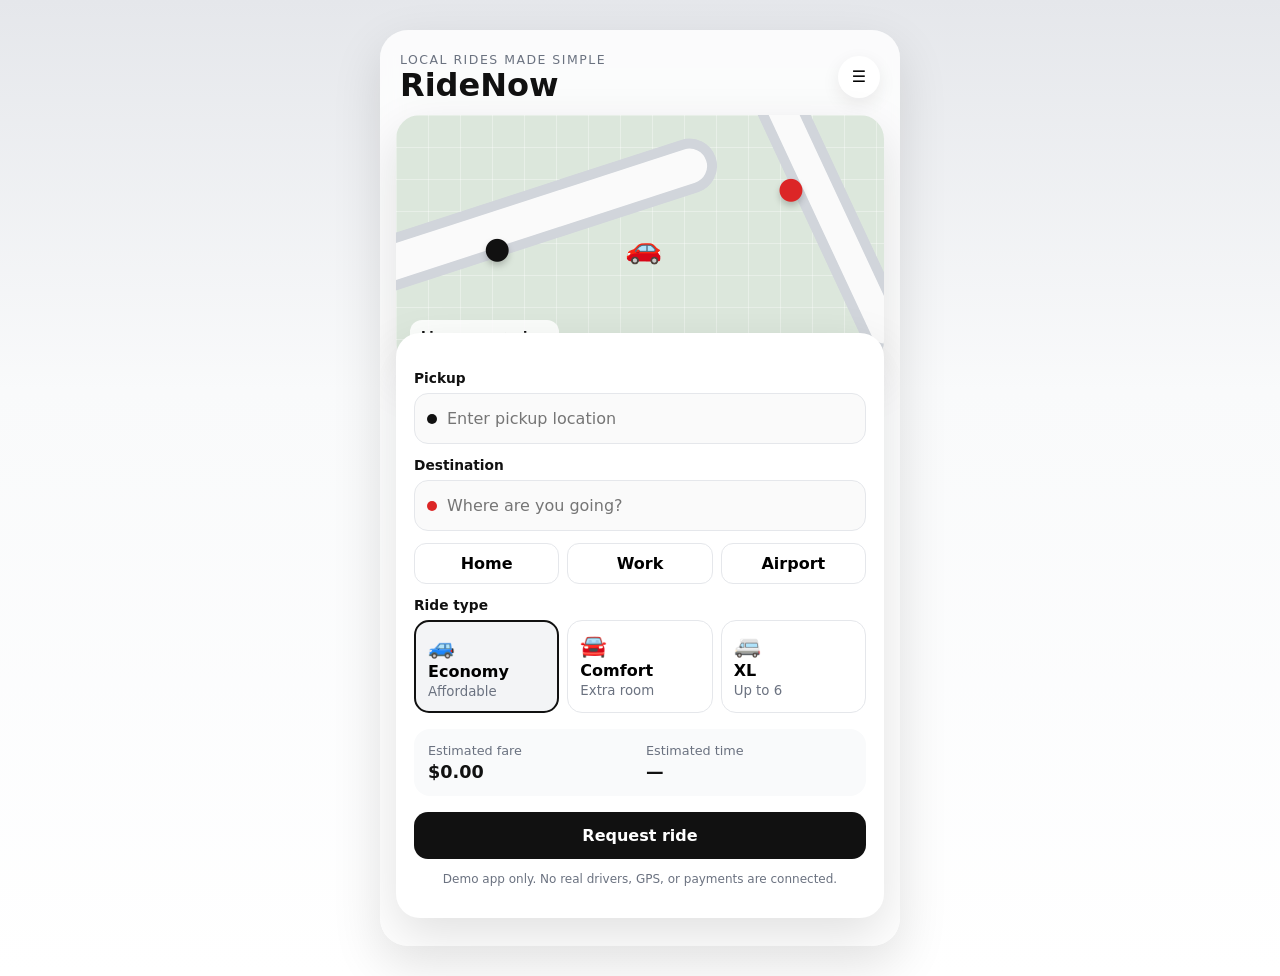
==== index.html @ 677efa89 "Add files via upload" ====
<!DOCTYPE html>
<html lang="en">
<head>
  <meta charset="UTF-8" />
  <meta name="viewport" content="width=device-width, initial-scale=1.0" />
  <meta name="theme-color" content="#111111" />
  <title>RideNow</title>
  <link rel="manifest" href="manifest.json" />
  <link rel="stylesheet" href="style.css" />
</head>
<body>
  <div class="app-shell">
    <header class="topbar">
      <div>
        <p class="eyebrow">Local rides made simple</p>
        <h1>RideNow</h1>
      </div>
      <button id="historyBtn" class="icon-btn" aria-label="Open ride history">☰</button>
    </header>

    <main>
      <section class="map-card" aria-label="Map preview">
        <div class="map-grid"></div>
        <div class="road road-one"></div>
        <div class="road road-two"></div>
        <div class="pin pickup-pin" title="Pickup">●</div>
        <div class="pin destination-pin" title="Destination">●</div>
        <div class="car" id="carMarker" aria-hidden="true">🚗</div>
        <div class="map-label">Live map preview</div>
      </section>

      <section class="panel">
        <div id="bookingView">
          <label for="pickup">Pickup</label>
          <div class="input-row">
            <span class="dot pickup-dot"></span>
            <input id="pickup" autocomplete="street-address" placeholder="Enter pickup location" />
          </div>

          <label for="destination">Destination</label>
          <div class="input-row">
            <span class="dot destination-dot"></span>
            <input id="destination" autocomplete="street-address" placeholder="Where are you going?" />
          </div>

          <div class="quick-grid">
            <button class="quick-place" data-place="Home">Home</button>
            <button class="quick-place" data-place="Work">Work</button>
            <button class="quick-place" data-place="Airport">Airport</button>
          </div>

          <label for="rideType">Ride type</label>
          <div class="ride-options" id="rideOptions">
            <button class="ride-option selected" data-type="Economy" data-base="4.5" data-mile="1.75">
              <span>🚙</span>
              <strong>Economy</strong>
              <small>Affordable</small>
            </button>
            <button class="ride-option" data-type="Comfort" data-base="7.5" data-mile="2.35">
              <span>🚘</span>
              <strong>Comfort</strong>
              <small>Extra room</small>
            </button>
            <button class="ride-option" data-type="XL" data-base="10" data-mile="3.1">
              <span>🚐</span>
              <strong>XL</strong>
              <small>Up to 6</small>
            </button>
          </div>

          <div class="estimate-card">
            <div>
              <span>Estimated fare</span>
              <strong id="fare">$0.00</strong>
            </div>
            <div>
              <span>Estimated time</span>
              <strong id="duration">—</strong>
            </div>
          </div>

          <button id="requestRideBtn" class="primary-btn">Request ride</button>
          <p class="helper">Demo app only. No real drivers, GPS, or payments are connected.</p>
        </div>

        <div id="activeRideView" class="hidden">
          <div class="status-badge" id="statusBadge">Finding a driver</div>
          <h2 id="rideTitle">Matching you with a nearby driver</h2>
          <p id="rideSubtitle">This usually takes a few seconds.</p>

          <div class="driver-card hidden" id="driverCard">
            <div class="driver-avatar">AM</div>
            <div>
              <strong id="driverName">Alex Morgan</strong>
              <p><span id="vehicle">Toyota Camry</span> · <span id="plate">8RDN204</span></p>
              <p>⭐ <span id="rating">4.9</span></p>
            </div>
            <a class="call-btn" href="tel:+15555550123">Call</a>
          </div>

          <div class="trip-route">
            <div><span class="dot pickup-dot"></span><span id="activePickup"></span></div>
            <div class="route-line"></div>
            <div><span class="dot destination-dot"></span><span id="activeDestination"></span></div>
          </div>

          <div class="estimate-card">
            <div>
              <span>Fare</span>
              <strong id="activeFare">$0.00</strong>
            </div>
            <div>
              <span>ETA</span>
              <strong id="activeEta">—</strong>
            </div>
          </div>

          <button id="advanceRideBtn" class="primary-btn hidden">Start ride</button>
          <button id="cancelRideBtn" class="secondary-btn">Cancel ride</button>
        </div>
      </section>
    </main>
  </div>

  <aside id="historyDrawer" class="drawer" aria-hidden="true">
    <div class="drawer-header">
      <h2>Ride history</h2>
      <button id="closeHistoryBtn" class="icon-btn" aria-label="Close ride history">✕</button>
    </div>
    <div id="historyList" class="history-list"></div>
    <button id="clearHistoryBtn" class="secondary-btn">Clear history</button>
  </aside>
  <div id="overlay" class="overlay hidden"></div>

  <div id="toast" class="toast hidden" role="status"></div>

  <script src="app.js"></script>
</body>
</html>
---- style.css ----
*{box-sizing:border-box}
:root{
  --bg:#f3f4f6;
  --panel:#ffffff;
  --text:#111111;
  --muted:#6b7280;
  --line:#e5e7eb;
  --accent:#111111;
  --green:#16a34a;
  --red:#dc2626;
  --shadow:0 18px 50px rgba(0,0,0,.12);
}
body{
  margin:0;
  font-family:Inter,ui-sans-serif,system-ui,-apple-system,BlinkMacSystemFont,"Segoe UI",sans-serif;
  background:linear-gradient(180deg,#e5e7eb 0,#f9fafb 40%,#fff 100%);
  color:var(--text);
  min-height:100vh;
}
button,input{font:inherit}
button{cursor:pointer}
.app-shell{max-width:520px;margin:0 auto;min-height:100vh;background:rgba(255,255,255,.82);backdrop-filter:blur(10px)}
.topbar{display:flex;align-items:center;justify-content:space-between;padding:22px 20px 14px}
.eyebrow{margin:0 0 2px;color:var(--muted);font-size:.78rem;text-transform:uppercase;letter-spacing:.12em}
h1{margin:0;font-size:2rem;line-height:1}
.icon-btn{border:0;background:#fff;width:42px;height:42px;border-radius:50%;box-shadow:0 6px 18px rgba(0,0,0,.08)}
main{padding:0 16px 28px}
.map-card{
  height:250px;border-radius:24px;overflow:hidden;position:relative;background:#dce7dc;
  box-shadow:var(--shadow);margin-bottom:-32px
}
.map-grid{
  position:absolute;inset:0;
  background-image:
    linear-gradient(rgba(255,255,255,.35) 1px,transparent 1px),
    linear-gradient(90deg,rgba(255,255,255,.35) 1px,transparent 1px);
  background-size:32px 32px
}
.road{position:absolute;background:#fafafa;border:10px solid #d1d5db;border-radius:999px}
.road-one{width:420px;height:55px;transform:rotate(-18deg);left:-90px;top:80px}
.road-two{width:380px;height:48px;transform:rotate(65deg);right:-120px;top:40px}
.pin{position:absolute;font-size:30px;filter:drop-shadow(0 4px 3px rgba(0,0,0,.2))}
.pickup-pin{left:88px;top:115px;color:#111}
.destination-pin{right:80px;top:55px;color:#dc2626}
.car{position:absolute;left:47%;top:46%;font-size:30px;transition:all 1s ease}
.map-label{position:absolute;left:14px;bottom:14px;background:rgba(255,255,255,.9);padding:8px 11px;border-radius:12px;font-size:.8rem;font-weight:700}
.panel{position:relative;background:var(--panel);border-radius:24px;padding:24px 18px 18px;box-shadow:var(--shadow)}
label{display:block;margin:13px 0 7px;font-weight:700;font-size:.86rem}
.input-row{display:flex;align-items:center;border:1px solid var(--line);border-radius:14px;padding:0 12px;background:#fafafa}
.input-row:focus-within{border-color:#111;background:#fff}
.input-row input{border:0;outline:0;background:transparent;width:100%;padding:15px 10px}
.dot{width:10px;height:10px;border-radius:50%;display:inline-block;flex:none}
.pickup-dot{background:#111}
.destination-dot{background:#dc2626}
.quick-grid{display:grid;grid-template-columns:repeat(3,1fr);gap:8px;margin-top:12px}
.quick-place{border:1px solid var(--line);background:#fff;border-radius:12px;padding:10px 8px;font-weight:700}
.ride-options{display:grid;grid-template-columns:repeat(3,1fr);gap:8px}
.ride-option{display:flex;flex-direction:column;align-items:flex-start;gap:3px;border:1px solid var(--line);background:#fff;padding:12px;border-radius:15px}
.ride-option span{font-size:1.35rem}
.ride-option small{color:var(--muted)}
.ride-option.selected{border:2px solid #111;background:#f3f4f6}
.estimate-card{display:grid;grid-template-columns:1fr 1fr;gap:12px;background:#f9fafb;border-radius:16px;padding:14px;margin:16px 0}
.estimate-card div{display:flex;flex-direction:column;gap:4px}
.estimate-card span{color:var(--muted);font-size:.8rem}
.estimate-card strong{font-size:1.1rem}
.primary-btn,.secondary-btn{width:100%;border-radius:14px;padding:14px 16px;font-weight:800}
.primary-btn{border:0;background:#111;color:#fff}
.secondary-btn{border:1px solid var(--line);background:#fff;color:#111;margin-top:10px}
.helper{text-align:center;color:var(--muted);font-size:.75rem;line-height:1.4}
.hidden{display:none!important}
.status-badge{display:inline-block;background:#fef3c7;color:#92400e;padding:7px 10px;border-radius:999px;font-size:.8rem;font-weight:800}
.driver-card{display:flex;align-items:center;gap:12px;border:1px solid var(--line);border-radius:16px;padding:14px;margin:18px 0}
.driver-avatar{width:48px;height:48px;border-radius:50%;display:grid;place-items:center;background:#111;color:#fff;font-weight:800}
.driver-card p{margin:3px 0;color:var(--muted);font-size:.84rem}
.call-btn{margin-left:auto;text-decoration:none;background:#e5e7eb;color:#111;padding:9px 12px;border-radius:12px;font-weight:700}
.trip-route{padding:4px 0 2px}
.trip-route>div{display:flex;align-items:center;gap:10px}
.route-line{width:2px;height:26px;background:var(--line);margin:3px 0 3px 4px}
.drawer{position:fixed;top:0;right:-100%;width:min(92vw,420px);height:100vh;background:#fff;z-index:20;padding:20px;transition:right .25s ease;box-shadow:-20px 0 50px rgba(0,0,0,.18)}
.drawer.open{right:0}
.drawer-header{display:flex;align-items:center;justify-content:space-between}
.history-list{display:flex;flex-direction:column;gap:10px;max-height:76vh;overflow:auto;margin:16px 0}
.history-item{border:1px solid var(--line);padding:13px;border-radius:14px}
.history-item strong{display:block;margin-bottom:4px}
.history-item p{margin:3px 0;color:var(--muted);font-size:.84rem}
.overlay{position:fixed;inset:0;background:rgba(0,0,0,.38);z-index:10}
.toast{position:fixed;left:50%;bottom:28px;transform:translateX(-50%);background:#111;color:#fff;padding:12px 16px;border-radius:12px;z-index:30;box-shadow:var(--shadow)}
@media (min-width:760px){
  body{padding:30px}
  .app-shell{border-radius:28px;min-height:auto;overflow:hidden;box-shadow:var(--shadow)}
}
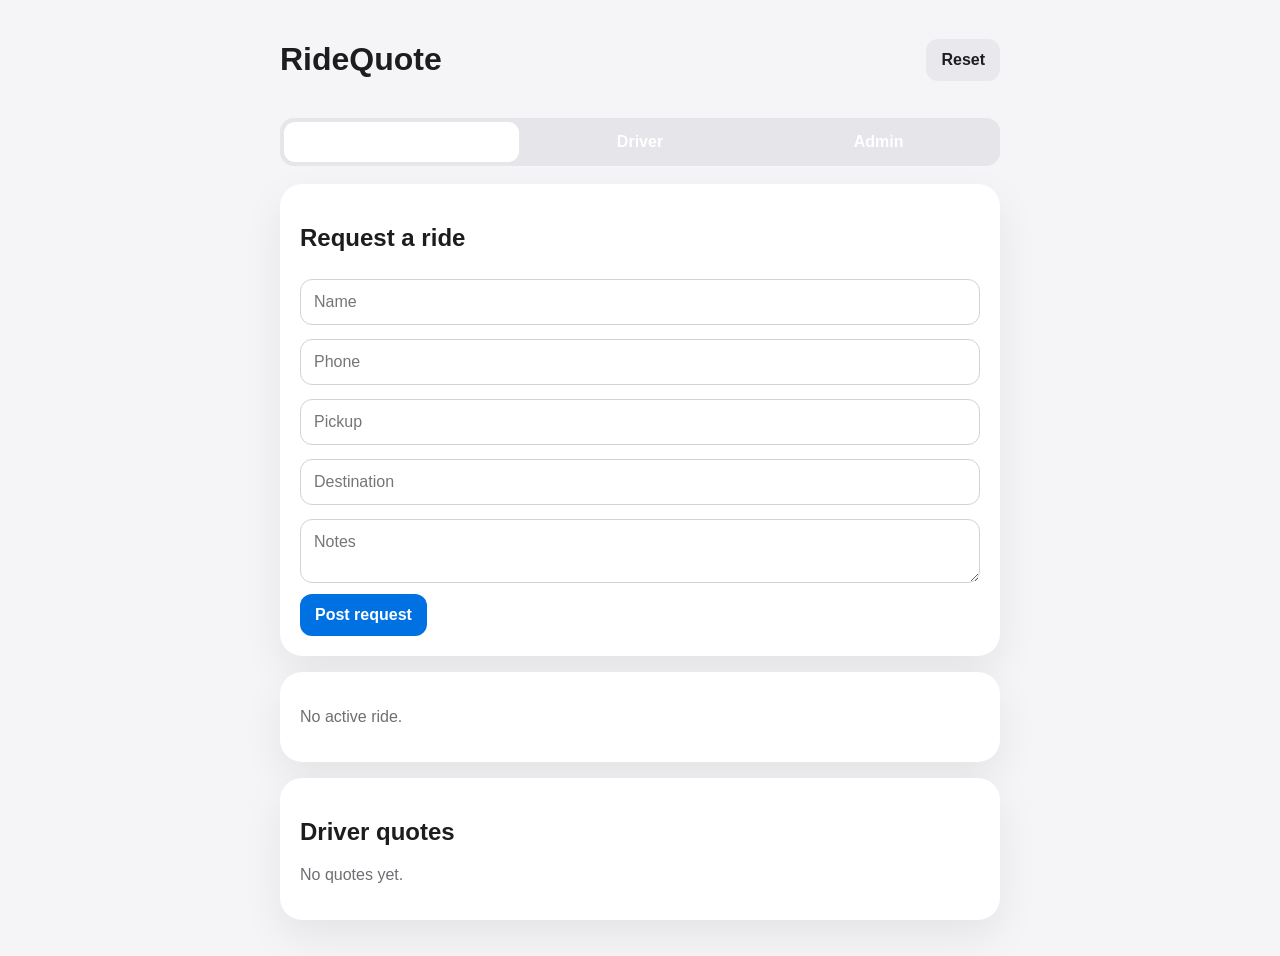
==== commit d159ecf2: "Add files via upload" ====
--- a/index.html
+++ b/index.html
@@ -1,139 +1 @@
-<!DOCTYPE html>
-<html lang="en">
-<head>
-  <meta charset="UTF-8" />
-  <meta name="viewport" content="width=device-width, initial-scale=1.0" />
-  <meta name="theme-color" content="#111111" />
-  <title>RideNow</title>
-  <link rel="manifest" href="manifest.json" />
-  <link rel="stylesheet" href="style.css" />
-</head>
-<body>
-  <div class="app-shell">
-    <header class="topbar">
-      <div>
-        <p class="eyebrow">Local rides made simple</p>
-        <h1>RideNow</h1>
-      </div>
-      <button id="historyBtn" class="icon-btn" aria-label="Open ride history">☰</button>
-    </header>
-
-    <main>
-      <section class="map-card" aria-label="Map preview">
-        <div class="map-grid"></div>
-        <div class="road road-one"></div>
-        <div class="road road-two"></div>
-        <div class="pin pickup-pin" title="Pickup">●</div>
-        <div class="pin destination-pin" title="Destination">●</div>
-        <div class="car" id="carMarker" aria-hidden="true">🚗</div>
-        <div class="map-label">Live map preview</div>
-      </section>
-
-      <section class="panel">
-        <div id="bookingView">
-          <label for="pickup">Pickup</label>
-          <div class="input-row">
-            <span class="dot pickup-dot"></span>
-            <input id="pickup" autocomplete="street-address" placeholder="Enter pickup location" />
-          </div>
-
-          <label for="destination">Destination</label>
-          <div class="input-row">
-            <span class="dot destination-dot"></span>
-            <input id="destination" autocomplete="street-address" placeholder="Where are you going?" />
-          </div>
-
-          <div class="quick-grid">
-            <button class="quick-place" data-place="Home">Home</button>
-            <button class="quick-place" data-place="Work">Work</button>
-            <button class="quick-place" data-place="Airport">Airport</button>
-          </div>
-
-          <label for="rideType">Ride type</label>
-          <div class="ride-options" id="rideOptions">
-            <button class="ride-option selected" data-type="Economy" data-base="4.5" data-mile="1.75">
-              <span>🚙</span>
-              <strong>Economy</strong>
-              <small>Affordable</small>
-            </button>
-            <button class="ride-option" data-type="Comfort" data-base="7.5" data-mile="2.35">
-              <span>🚘</span>
-              <strong>Comfort</strong>
-              <small>Extra room</small>
-            </button>
-            <button class="ride-option" data-type="XL" data-base="10" data-mile="3.1">
-              <span>🚐</span>
-              <strong>XL</strong>
-              <small>Up to 6</small>
-            </button>
-          </div>
-
-          <div class="estimate-card">
-            <div>
-              <span>Estimated fare</span>
-              <strong id="fare">$0.00</strong>
-            </div>
-            <div>
-              <span>Estimated time</span>
-              <strong id="duration">—</strong>
-            </div>
-          </div>
-
-          <button id="requestRideBtn" class="primary-btn">Request ride</button>
-          <p class="helper">Demo app only. No real drivers, GPS, or payments are connected.</p>
-        </div>
-
-        <div id="activeRideView" class="hidden">
-          <div class="status-badge" id="statusBadge">Finding a driver</div>
-          <h2 id="rideTitle">Matching you with a nearby driver</h2>
-          <p id="rideSubtitle">This usually takes a few seconds.</p>
-
-          <div class="driver-card hidden" id="driverCard">
-            <div class="driver-avatar">AM</div>
-            <div>
-              <strong id="driverName">Alex Morgan</strong>
-              <p><span id="vehicle">Toyota Camry</span> · <span id="plate">8RDN204</span></p>
-              <p>⭐ <span id="rating">4.9</span></p>
-            </div>
-            <a class="call-btn" href="tel:+15555550123">Call</a>
-          </div>
-
-          <div class="trip-route">
-            <div><span class="dot pickup-dot"></span><span id="activePickup"></span></div>
-            <div class="route-line"></div>
-            <div><span class="dot destination-dot"></span><span id="activeDestination"></span></div>
-          </div>
-
-          <div class="estimate-card">
-            <div>
-              <span>Fare</span>
-              <strong id="activeFare">$0.00</strong>
-            </div>
-            <div>
-              <span>ETA</span>
-              <strong id="activeEta">—</strong>
-            </div>
-          </div>
-
-          <button id="advanceRideBtn" class="primary-btn hidden">Start ride</button>
-          <button id="cancelRideBtn" class="secondary-btn">Cancel ride</button>
-        </div>
-      </section>
-    </main>
-  </div>
-
-  <aside id="historyDrawer" class="drawer" aria-hidden="true">
-    <div class="drawer-header">
-      <h2>Ride history</h2>
-      <button id="closeHistoryBtn" class="icon-btn" aria-label="Close ride history">✕</button>
-    </div>
-    <div id="historyList" class="history-list"></div>
-    <button id="clearHistoryBtn" class="secondary-btn">Clear history</button>
-  </aside>
-  <div id="overlay" class="overlay hidden"></div>
-
-  <div id="toast" class="toast hidden" role="status"></div>
-
-  <script src="app.js"></script>
-</body>
-</html>
+<!doctype html><html><head><meta charset="utf-8"><meta name="viewport" content="width=device-width,initial-scale=1"><title>RideQuote</title><link rel="stylesheet" href="styles.css"></head><body><div class="shell"><header><h1>RideQuote</h1><button id="reset">Reset</button></header><nav><button data-v="rider" class="active">Rider</button><button data-v="driver">Driver</button><button data-v="admin">Admin</button></nav><section id="rider" class="view active"><div class="card"><h2>Request a ride</h2><input id="rn" placeholder="Name"><input id="rp" placeholder="Phone"><input id="pu" placeholder="Pickup"><input id="ds" placeholder="Destination"><textarea id="nt" placeholder="Notes"></textarea><button id="post">Post request</button></div><div id="rideCard" class="card"></div><div class="card"><h2>Driver quotes</h2><div id="quotes"></div></div></section><section id="driver" class="view"><div class="card"><h2>Driver portal</h2><select id="driverSel"></select><div id="driverInfo"></div></div><div class="card"><div id="trip"></div><input id="amt" type="number" placeholder="Quote amount"><input id="eta" placeholder="Pickup time"><textarea id="msg" placeholder="Message"></textarea><button id="send">Send quote</button></div><div id="accepted" class="card"></div></section><section id="admin" class="view"><div class="card"><h2>Add driver</h2><input id="an" placeholder="Name"><input id="ap" placeholder="Phone"><input id="av" placeholder="Vehicle"><input id="al" placeholder="Plate"><input id="apay" placeholder="Payment"><button id="add">Add driver</button></div><div class="card"><h2>Drivers</h2><div id="drivers"></div></div><div class="card"><h2>History</h2><div id="history"></div></div></section></div><script src="app.js"></script></body></html>
--- a/styles.css
+++ b/styles.css
@@ -0,0 +1 @@
+*{box-sizing:border-box}body{margin:0;background:#f5f5f7;color:#1d1d1f;font-family:-apple-system,BlinkMacSystemFont,"Segoe UI",sans-serif}.shell{max-width:760px;margin:auto;padding:20px}header{display:flex;justify-content:space-between;align-items:center}nav{display:grid;grid-template-columns:repeat(3,1fr);gap:4px;background:#e5e5ea;padding:4px;border-radius:14px;margin:18px 0}nav button{border:0;background:transparent;padding:11px;border-radius:11px;font-weight:700}nav .active{background:#fff}.view{display:none}.view.active{display:block}.card{background:#fff;border-radius:22px;padding:20px;margin-bottom:16px;box-shadow:0 16px 40px #00000012}input,textarea,select,button{font:inherit}input,textarea,select{width:100%;padding:13px;margin:7px 0;border:1px solid #d2d2d7;border-radius:12px}button{padding:12px 15px;border:0;border-radius:12px;background:#0071e3;color:#fff;font-weight:700;cursor:pointer}header button{background:#e9e9ed;color:#1d1d1f}.quote,.driver{border:1px solid #ddd;border-radius:16px;padding:14px;margin-top:10px}.muted{color:#6e6e73}.price{font-size:1.4rem;font-weight:800}.danger{background:#d70015}.secondary{background:#e9e9ed;color:#1d1d1f}
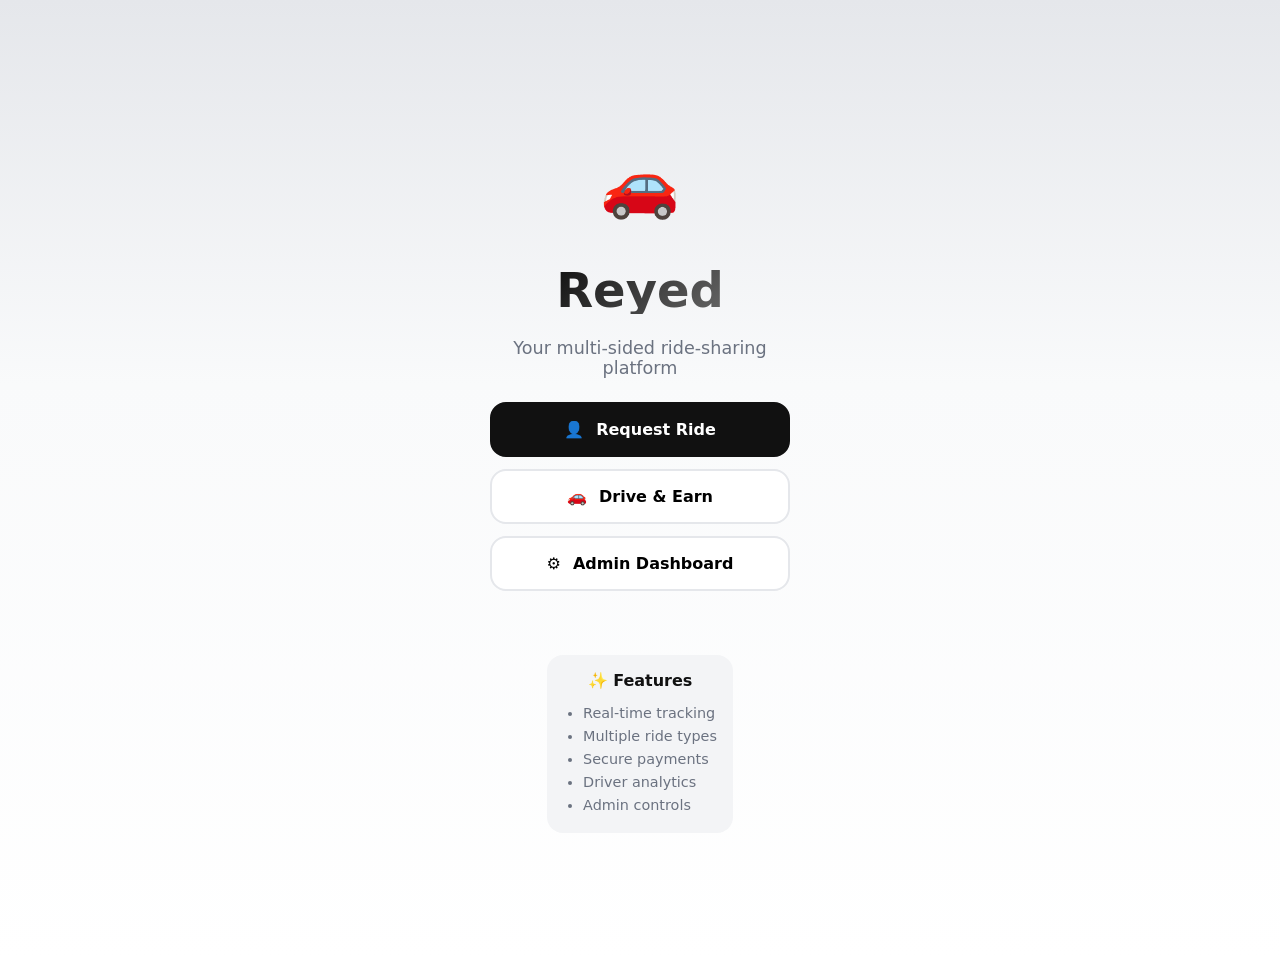
==== commit cbd772b0: "Add separate rider, customer, and admin pages with navigation" ====
--- a/index.html
+++ b/index.html
@@ -1 +1,113 @@
-<!doctype html><html><head><meta charset="utf-8"><meta name="viewport" content="width=device-width,initial-scale=1"><title>RideQuote</title><link rel="stylesheet" href="styles.css"></head><body><div class="shell"><header><h1>RideQuote</h1><button id="reset">Reset</button></header><nav><button data-v="rider" class="active">Rider</button><button data-v="driver">Driver</button><button data-v="admin">Admin</button></nav><section id="rider" class="view active"><div class="card"><h2>Request a ride</h2><input id="rn" placeholder="Name"><input id="rp" placeholder="Phone"><input id="pu" placeholder="Pickup"><input id="ds" placeholder="Destination"><textarea id="nt" placeholder="Notes"></textarea><button id="post">Post request</button></div><div id="rideCard" class="card"></div><div class="card"><h2>Driver quotes</h2><div id="quotes"></div></div></section><section id="driver" class="view"><div class="card"><h2>Driver portal</h2><select id="driverSel"></select><div id="driverInfo"></div></div><div class="card"><div id="trip"></div><input id="amt" type="number" placeholder="Quote amount"><input id="eta" placeholder="Pickup time"><textarea id="msg" placeholder="Message"></textarea><button id="send">Send quote</button></div><div id="accepted" class="card"></div></section><section id="admin" class="view"><div class="card"><h2>Add driver</h2><input id="an" placeholder="Name"><input id="ap" placeholder="Phone"><input id="av" placeholder="Vehicle"><input id="al" placeholder="Plate"><input id="apay" placeholder="Payment"><button id="add">Add driver</button></div><div class="card"><h2>Drivers</h2><div id="drivers"></div></div><div class="card"><h2>History</h2><div id="history"></div></div></section></div><script src="app.js"></script></body></html>+<!DOCTYPE html>
+<html>
+<head>
+  <meta charset="utf-8">
+  <meta name="viewport" content="width=device-width, initial-scale=1">
+  <title>Reyed - Home</title>
+  <link rel="stylesheet" href="style.css">
+  <style>
+    .landing-hero {
+      display: flex;
+      flex-direction: column;
+      align-items: center;
+      justify-content: center;
+      min-height: 100vh;
+      gap: 24px;
+      padding: 20px;
+      text-align: center;
+    }
+    .landing-hero h1 {
+      font-size: 3rem;
+      margin: 0;
+      background: linear-gradient(135deg, #111, #666);
+      -webkit-background-clip: text;
+      -webkit-text-fill-color: transparent;
+    }
+    .landing-hero p {
+      font-size: 1.1rem;
+      color: #6b7280;
+      margin: 0;
+      max-width: 300px;
+    }
+    .role-buttons {
+      display: grid;
+      grid-template-columns: 1fr;
+      gap: 12px;
+      width: 100%;
+      max-width: 300px;
+    }
+    .role-btn {
+      padding: 16px;
+      border: 2px solid #e5e7eb;
+      background: white;
+      border-radius: 16px;
+      cursor: pointer;
+      font-weight: 700;
+      font-size: 1rem;
+      transition: all .3s ease;
+      display: flex;
+      align-items: center;
+      justify-content: center;
+      gap: 12px;
+    }
+    .role-btn:hover {
+      border-color: #111;
+      background: #f3f4f6;
+      transform: translateY(-2px);
+    }
+    .role-btn-primary {
+      background: #111;
+      color: white;
+      border-color: #111;
+    }
+    .role-btn-primary:hover {
+      background: #333;
+      border-color: #333;
+    }
+  </style>
+</head>
+<body>
+  <div class="landing-hero">
+    <div style="font-size: 4rem; margin: 20px 0;">🚗</div>
+    <h1>Reyed</h1>
+    <p>Your multi-sided ride-sharing platform</p>
+    
+    <div class="role-buttons">
+      <button class="role-btn role-btn-primary" onclick="goToRole('customer')">
+        <span>👤</span>
+        <span>Request Ride</span>
+      </button>
+      <button class="role-btn" onclick="goToRole('rider')">
+        <span>🚗</span>
+        <span>Drive & Earn</span>
+      </button>
+      <button class="role-btn" onclick="goToRole('admin')">
+        <span>⚙️</span>
+        <span>Admin Dashboard</span>
+      </button>
+    </div>
+
+    <div style="margin-top: 40px; padding: 16px; background: #f3f4f6; border-radius: 16px; max-width: 300px;">
+      <h3 style="margin: 0 0 12px; font-size: 1rem;">✨ Features</h3>
+      <ul style="margin: 0; padding: 0 0 0 20px; text-align: left; color: #6b7280; font-size: .9rem; line-height: 1.6;">
+        <li>Real-time tracking</li>
+        <li>Multiple ride types</li>
+        <li>Secure payments</li>
+        <li>Driver analytics</li>
+        <li>Admin controls</li>
+      </ul>
+    </div>
+  </div>
+
+  <script>
+    function goToRole(role) {
+      const pages = {
+        'customer': 'customer.html',
+        'rider': 'rider.html',
+        'admin': 'admin.html'
+      };
+      window.location.href = pages[role];
+    }
+  </script>
+</body>
+</html>
--- a/style.css
+++ b/style.css
@@ -0,0 +1,91 @@
+*{box-sizing:border-box}
+:root{
+  --bg:#f3f4f6;
+  --panel:#ffffff;
+  --text:#111111;
+  --muted:#6b7280;
+  --line:#e5e7eb;
+  --accent:#111111;
+  --green:#16a34a;
+  --red:#dc2626;
+  --shadow:0 18px 50px rgba(0,0,0,.12);
+}
+body{
+  margin:0;
+  font-family:Inter,ui-sans-serif,system-ui,-apple-system,BlinkMacSystemFont,"Segoe UI",sans-serif;
+  background:linear-gradient(180deg,#e5e7eb 0,#f9fafb 40%,#fff 100%);
+  color:var(--text);
+  min-height:100vh;
+}
+button,input{font:inherit}
+button{cursor:pointer}
+.app-shell{max-width:520px;margin:0 auto;min-height:100vh;background:rgba(255,255,255,.82);backdrop-filter:blur(10px)}
+.topbar{display:flex;align-items:center;justify-content:space-between;padding:22px 20px 14px}
+.eyebrow{margin:0 0 2px;color:var(--muted);font-size:.78rem;text-transform:uppercase;letter-spacing:.12em}
+h1{margin:0;font-size:2rem;line-height:1}
+.icon-btn{border:0;background:#fff;width:42px;height:42px;border-radius:50%;box-shadow:0 6px 18px rgba(0,0,0,.08)}
+main{padding:0 16px 28px}
+.map-card{
+  height:250px;border-radius:24px;overflow:hidden;position:relative;background:#dce7dc;
+  box-shadow:var(--shadow);margin-bottom:-32px
+}
+.map-grid{
+  position:absolute;inset:0;
+  background-image:
+    linear-gradient(rgba(255,255,255,.35) 1px,transparent 1px),
+    linear-gradient(90deg,rgba(255,255,255,.35) 1px,transparent 1px);
+  background-size:32px 32px
+}
+.road{position:absolute;background:#fafafa;border:10px solid #d1d5db;border-radius:999px}
+.road-one{width:420px;height:55px;transform:rotate(-18deg);left:-90px;top:80px}
+.road-two{width:380px;height:48px;transform:rotate(65deg);right:-120px;top:40px}
+.pin{position:absolute;font-size:30px;filter:drop-shadow(0 4px 3px rgba(0,0,0,.2))}
+.pickup-pin{left:88px;top:115px;color:#111}
+.destination-pin{right:80px;top:55px;color:#dc2626}
+.car{position:absolute;left:47%;top:46%;font-size:30px;transition:all 1s ease}
+.map-label{position:absolute;left:14px;bottom:14px;background:rgba(255,255,255,.9);padding:8px 11px;border-radius:12px;font-size:.8rem;font-weight:700}
+.panel{position:relative;background:var(--panel);border-radius:24px;padding:24px 18px 18px;box-shadow:var(--shadow)}
+label{display:block;margin:13px 0 7px;font-weight:700;font-size:.86rem}
+.input-row{display:flex;align-items:center;border:1px solid var(--line);border-radius:14px;padding:0 12px;background:#fafafa}
+.input-row:focus-within{border-color:#111;background:#fff}
+.input-row input{border:0;outline:0;background:transparent;width:100%;padding:15px 10px}
+.dot{width:10px;height:10px;border-radius:50%;display:inline-block;flex:none}
+.pickup-dot{background:#111}
+.destination-dot{background:#dc2626}
+.quick-grid{display:grid;grid-template-columns:repeat(3,1fr);gap:8px;margin-top:12px}
+.quick-place{border:1px solid var(--line);background:#fff;border-radius:12px;padding:10px 8px;font-weight:700}
+.ride-options{display:grid;grid-template-columns:repeat(3,1fr);gap:8px}
+.ride-option{display:flex;flex-direction:column;align-items:flex-start;gap:3px;border:1px solid var(--line);background:#fff;padding:12px;border-radius:15px}
+.ride-option span{font-size:1.35rem}
+.ride-option small{color:var(--muted)}
+.ride-option.selected{border:2px solid #111;background:#f3f4f6}
+.estimate-card{display:grid;grid-template-columns:1fr 1fr;gap:12px;background:#f9fafb;border-radius:16px;padding:14px;margin:16px 0}
+.estimate-card div{display:flex;flex-direction:column;gap:4px}
+.estimate-card span{color:var(--muted);font-size:.8rem}
+.estimate-card strong{font-size:1.1rem}
+.primary-btn,.secondary-btn{width:100%;border-radius:14px;padding:14px 16px;font-weight:800}
+.primary-btn{border:0;background:#111;color:#fff}
+.secondary-btn{border:1px solid var(--line);background:#fff;color:#111;margin-top:10px}
+.helper{text-align:center;color:var(--muted);font-size:.75rem;line-height:1.4}
+.hidden{display:none!important}
+.status-badge{display:inline-block;background:#fef3c7;color:#92400e;padding:7px 10px;border-radius:999px;font-size:.8rem;font-weight:800}
+.driver-card{display:flex;align-items:center;gap:12px;border:1px solid var(--line);border-radius:16px;padding:14px;margin:18px 0}
+.driver-avatar{width:48px;height:48px;border-radius:50%;display:grid;place-items:center;background:#111;color:#fff;font-weight:800}
+.driver-card p{margin:3px 0;color:var(--muted);font-size:.84rem}
+.call-btn{margin-left:auto;text-decoration:none;background:#e5e7eb;color:#111;padding:9px 12px;border-radius:12px;font-weight:700}
+.trip-route{padding:4px 0 2px}
+.trip-route>div{display:flex;align-items:center;gap:10px}
+.route-line{width:2px;height:26px;background:var(--line);margin:3px 0 3px 4px}
+.drawer{position:fixed;top:0;right:-100%;width:min(92vw,420px);height:100vh;background:#fff;z-index:20;padding:20px;transition:right .25s ease;box-shadow:-20px 0 50px rgba(0,0,0,.18)}
+.drawer.open{right:0}
+.drawer-header{display:flex;align-items:center;justify-content:space-between}
+.history-list{display:flex;flex-direction:column;gap:10px;max-height:76vh;overflow:auto;margin:16px 0}
+.history-item{border:1px solid var(--line);padding:13px;border-radius:14px}
+.history-item strong{display:block;margin-bottom:4px}
+.history-item p{margin:3px 0;color:var(--muted);font-size:.84rem}
+.overlay{position:fixed;inset:0;background:rgba(0,0,0,.38);z-index:10}
+.toast{position:fixed;left:50%;bottom:28px;transform:translateX(-50%);background:#111;color:#fff;padding:12px 16px;border-radius:12px;z-index:30;box-shadow:var(--shadow)}
+@media (min-width:760px){
+  body{padding:30px}
+  .app-shell{border-radius:28px;min-height:auto;overflow:hidden;box-shadow:var(--shadow)}
+}
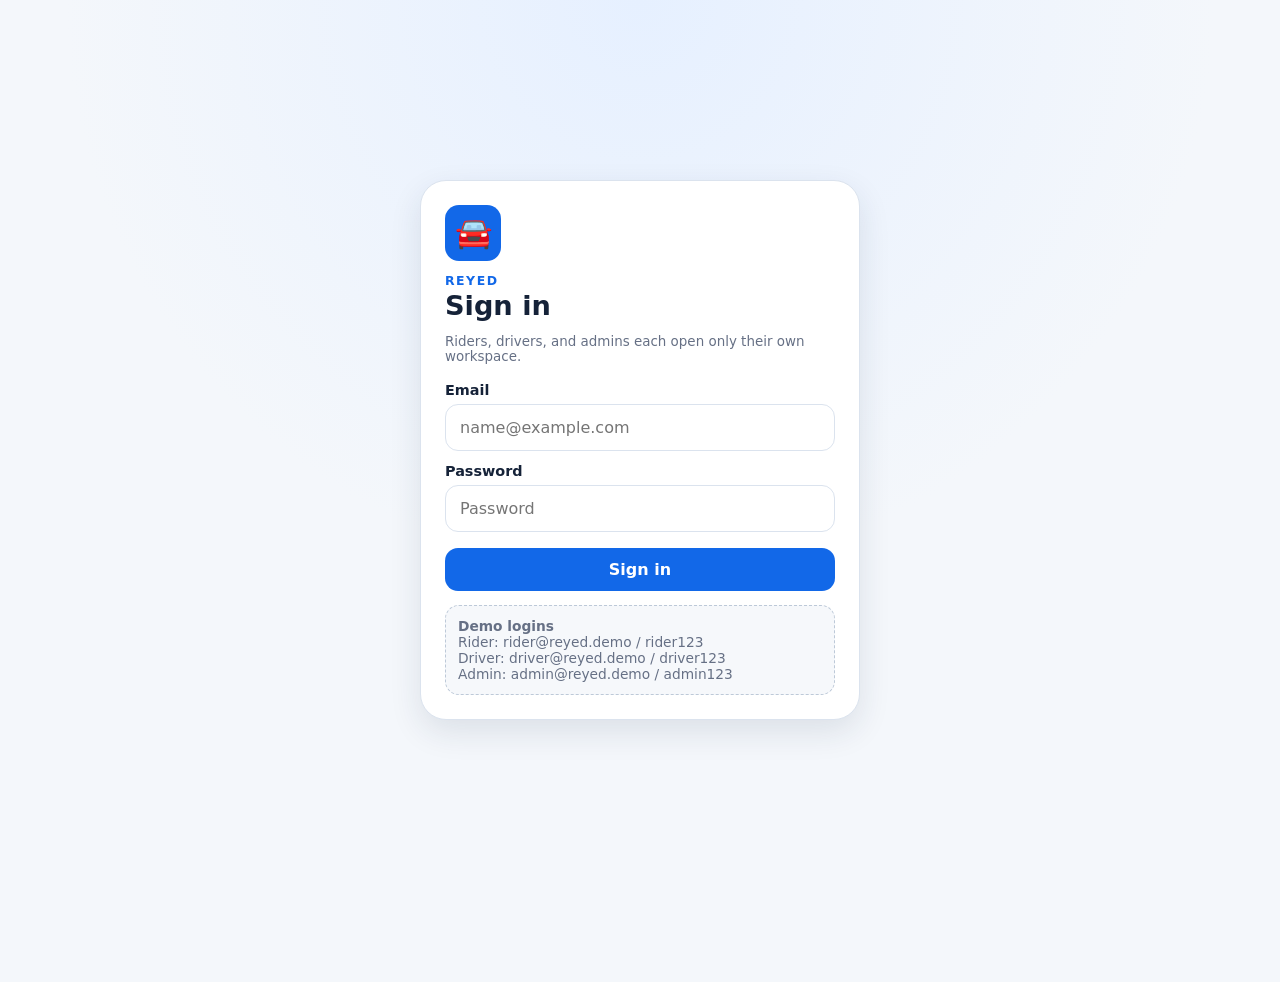
==== commit 8fbeb3d9: "Add files via upload" ====
--- a/index.html
+++ b/index.html
@@ -1,113 +1,27 @@
-<!DOCTYPE html>
-<html>
-<head>
-  <meta charset="utf-8">
-  <meta name="viewport" content="width=device-width, initial-scale=1">
-  <title>Reyed - Home</title>
-  <link rel="stylesheet" href="style.css">
-  <style>
-    .landing-hero {
-      display: flex;
-      flex-direction: column;
-      align-items: center;
-      justify-content: center;
-      min-height: 100vh;
-      gap: 24px;
-      padding: 20px;
-      text-align: center;
-    }
-    .landing-hero h1 {
-      font-size: 3rem;
-      margin: 0;
-      background: linear-gradient(135deg, #111, #666);
-      -webkit-background-clip: text;
-      -webkit-text-fill-color: transparent;
-    }
-    .landing-hero p {
-      font-size: 1.1rem;
-      color: #6b7280;
-      margin: 0;
-      max-width: 300px;
-    }
-    .role-buttons {
-      display: grid;
-      grid-template-columns: 1fr;
-      gap: 12px;
-      width: 100%;
-      max-width: 300px;
-    }
-    .role-btn {
-      padding: 16px;
-      border: 2px solid #e5e7eb;
-      background: white;
-      border-radius: 16px;
-      cursor: pointer;
-      font-weight: 700;
-      font-size: 1rem;
-      transition: all .3s ease;
-      display: flex;
-      align-items: center;
-      justify-content: center;
-      gap: 12px;
-    }
-    .role-btn:hover {
-      border-color: #111;
-      background: #f3f4f6;
-      transform: translateY(-2px);
-    }
-    .role-btn-primary {
-      background: #111;
-      color: white;
-      border-color: #111;
-    }
-    .role-btn-primary:hover {
-      background: #333;
-      border-color: #333;
-    }
-  </style>
-</head>
-<body>
-  <div class="landing-hero">
-    <div style="font-size: 4rem; margin: 20px 0;">🚗</div>
-    <h1>Reyed</h1>
-    <p>Your multi-sided ride-sharing platform</p>
-    
-    <div class="role-buttons">
-      <button class="role-btn role-btn-primary" onclick="goToRole('customer')">
-        <span>👤</span>
-        <span>Request Ride</span>
-      </button>
-      <button class="role-btn" onclick="goToRole('rider')">
-        <span>🚗</span>
-        <span>Drive & Earn</span>
-      </button>
-      <button class="role-btn" onclick="goToRole('admin')">
-        <span>⚙️</span>
-        <span>Admin Dashboard</span>
-      </button>
-    </div>
-
-    <div style="margin-top: 40px; padding: 16px; background: #f3f4f6; border-radius: 16px; max-width: 300px;">
-      <h3 style="margin: 0 0 12px; font-size: 1rem;">✨ Features</h3>
-      <ul style="margin: 0; padding: 0 0 0 20px; text-align: left; color: #6b7280; font-size: .9rem; line-height: 1.6;">
-        <li>Real-time tracking</li>
-        <li>Multiple ride types</li>
-        <li>Secure payments</li>
-        <li>Driver analytics</li>
-        <li>Admin controls</li>
-      </ul>
-    </div>
-  </div>
-
-  <script>
-    function goToRole(role) {
-      const pages = {
-        'customer': 'customer.html',
-        'rider': 'rider.html',
-        'admin': 'admin.html'
-      };
-      window.location.href = pages[role];
-    }
-  </script>
-</body>
-</html>+<!doctype html>
+<html lang="en"><head><meta charset="utf-8"><meta name="viewport" content="width=device-width,initial-scale=1">
+<title>Reyed Login</title><link rel="stylesheet" href="style.css"></head>
+<body><div class="login-wrap"><div class="login-card">
+<div class="logo">🚘</div><p class="eyebrow">Reyed</p><h1 style="font-size:1.7rem">Sign in</h1>
+<p class="small">Riders, drivers, and admins each open only their own workspace.</p>
+<div style="margin-top:18px"><label for="email">Email</label><input id="email" type="email" autocomplete="username" placeholder="name@example.com"></div>
+<div style="margin-top:12px"><label for="password">Password</label><input id="password" type="password" autocomplete="current-password" placeholder="Password"></div>
+<button class="btn primary full" id="loginBtn" style="margin-top:16px">Sign in</button>
+<div class="demo-box"><strong>Demo logins</strong><br>
+Rider: rider@reyed.demo / rider123<br>Driver: driver@reyed.demo / driver123<br>Admin: admin@reyed.demo / admin123</div>
+</div></div><script src="app.js"></script><script>
+(function(){
+  getDB();
+  const s=getSession(); if(s){const u=currentUser(); if(u) route(u);}
+  document.getElementById("loginBtn").addEventListener("click",login);
+  document.addEventListener("keydown",e=>{if(e.key==="Enter")login()});
+  function login(){
+    const email=document.getElementById("email").value.trim().toLowerCase();
+    const password=document.getElementById("password").value;
+    const user=getDB().users.find(u=>u.email.toLowerCase()===email&&u.password===password);
+    if(!user){toast("Email or password is incorrect.");return}
+    setSession(user);route(user);
+  }
+  function route(user){location.href=user.role==="rider"?"customer.html":user.role==="driver"?"rider.html":"admin.html"}
+})();
+</script></body></html>
--- a/style.css
+++ b/style.css
@@ -1,91 +1,83 @@
+:root{
+  --bg:#f4f7fb;--card:#fff;--ink:#152238;--muted:#667085;--line:#dbe3ee;
+  --brand:#1268e8;--brand2:#0b4fb8;--good:#14804a;--warn:#b15c00;--bad:#c62828;
+  --shadow:0 12px 32px rgba(31,48,76,.11)
+}
 *{box-sizing:border-box}
-:root{
-  --bg:#f3f4f6;
-  --panel:#ffffff;
-  --text:#111111;
-  --muted:#6b7280;
-  --line:#e5e7eb;
-  --accent:#111111;
-  --green:#16a34a;
-  --red:#dc2626;
-  --shadow:0 18px 50px rgba(0,0,0,.12);
+html,body{margin:0;min-height:100%;font-family:Inter,ui-sans-serif,system-ui,-apple-system,BlinkMacSystemFont,"Segoe UI",sans-serif;color:var(--ink);background:var(--bg)}
+body{padding-bottom:82px}
+a{color:inherit}
+button,input,select{font:inherit}
+button{cursor:pointer}
+.hidden{display:none!important}
+.app-shell{width:min(100%,760px);margin:auto;min-height:100vh}
+.topbar{position:sticky;top:0;z-index:1000;display:flex;align-items:center;justify-content:space-between;padding:16px 18px;background:rgba(255,255,255,.94);backdrop-filter:blur(14px);border-bottom:1px solid var(--line)}
+.brand{display:flex;gap:10px;align-items:center}
+.logo{display:grid;place-items:center;width:42px;height:42px;border-radius:14px;background:var(--brand);color:white;font-size:23px}
+.eyebrow{margin:0;color:var(--brand);font-size:.78rem;text-transform:uppercase;letter-spacing:.12em;font-weight:800}
+h1{font-size:1.28rem;margin:2px 0 0}
+h2{font-size:1.08rem;margin:0 0 12px}
+h3{font-size:1rem;margin:0}
+main{padding:16px}
+.panel{background:var(--card);border:1px solid var(--line);border-radius:20px;padding:16px;margin-bottom:14px;box-shadow:var(--shadow)}
+.grid{display:grid;gap:12px}
+.grid.two{grid-template-columns:repeat(2,minmax(0,1fr))}
+label{display:block;font-weight:700;font-size:.9rem;margin-bottom:6px}
+input,select{width:100%;border:1px solid var(--line);border-radius:13px;padding:13px 14px;background:#fff;color:var(--ink);outline:none}
+input:focus,select:focus{border-color:var(--brand);box-shadow:0 0 0 3px rgba(18,104,232,.12)}
+.btn{border:0;border-radius:13px;padding:12px 15px;font-weight:800}
+.btn.primary{background:var(--brand);color:#fff}
+.btn.primary:hover{background:var(--brand2)}
+.btn.secondary{background:#eaf2ff;color:var(--brand2)}
+.btn.good{background:#e8f7ef;color:var(--good)}
+.btn.warn{background:#fff3e6;color:var(--warn)}
+.btn.bad{background:#feecec;color:var(--bad)}
+.btn.ghost{background:#fff;border:1px solid var(--line)}
+.btn.full{width:100%}
+.btn-row{display:flex;gap:9px;flex-wrap:wrap}
+.icon-btn{border:1px solid var(--line);background:#fff;border-radius:12px;padding:10px}
+.map{height:360px;border-radius:18px;overflow:hidden;border:1px solid var(--line);background:#dce8f3;z-index:1}
+.map.small{height:270px}
+.map-help{font-size:.84rem;color:var(--muted);margin:8px 0 0}
+.status{display:inline-flex;align-items:center;gap:6px;border-radius:999px;padding:6px 10px;font-size:.78rem;font-weight:800;background:#eaf2ff;color:var(--brand2)}
+.status.completed{background:#e8f7ef;color:var(--good)}
+.status.cancelled{background:#feecec;color:var(--bad)}
+.status.requested{background:#fff3e6;color:var(--warn)}
+.status.accepted,.status.arrived,.status.picked_up{background:#eaf2ff;color:var(--brand2)}
+.ride-card{border:1px solid var(--line);border-radius:16px;padding:14px;margin-top:10px}
+.ride-card.active{border-color:var(--brand);box-shadow:0 0 0 3px rgba(18,104,232,.08)}
+.route{display:grid;grid-template-columns:24px 1fr;gap:8px;margin:10px 0}
+.route-icon{display:flex;flex-direction:column;align-items:center}
+.route-icon::after{content:"";width:2px;flex:1;background:var(--line);margin-top:4px}
+.route:last-child .route-icon::after{display:none}
+.small{font-size:.84rem;color:var(--muted)}
+.money{font-weight:900;font-size:1.18rem}
+.meta{display:flex;justify-content:space-between;gap:12px;align-items:center;flex-wrap:wrap}
+.tabs{display:flex;gap:8px;overflow:auto;margin-bottom:12px}
+.tab{white-space:nowrap;border:1px solid var(--line);background:#fff;border-radius:999px;padding:9px 13px;font-weight:800}
+.tab.active{background:var(--brand);color:white;border-color:var(--brand)}
+.bottom-nav{position:fixed;left:50%;bottom:0;transform:translateX(-50%);z-index:1100;width:min(100%,760px);display:flex;justify-content:space-around;background:white;border-top:1px solid var(--line);padding:10px 6px calc(10px + env(safe-area-inset-bottom))}
+.bottom-nav a{text-decoration:none;font-size:.78rem;font-weight:800;color:var(--muted);text-align:center}
+.bottom-nav a span{display:block;font-size:1.25rem}
+.bottom-nav a.active{color:var(--brand)}
+.login-wrap{min-height:100vh;display:grid;place-items:center;padding:20px;background:radial-gradient(circle at top,#e6f0ff 0,#f4f7fb 52%)}
+.login-card{width:min(100%,440px);background:#fff;border:1px solid var(--line);border-radius:26px;padding:24px;box-shadow:var(--shadow)}
+.login-card .logo{width:56px;height:56px;font-size:30px;margin-bottom:12px}
+.demo-box{background:#f6f8fb;border:1px dashed #bdc9d8;border-radius:14px;padding:12px;font-size:.86rem;color:var(--muted);margin-top:14px}
+.toast{position:fixed;left:50%;bottom:92px;transform:translateX(-50%);z-index:9999;background:#152238;color:#fff;border-radius:12px;padding:11px 15px;box-shadow:var(--shadow);max-width:90%;text-align:center}
+.progress{display:grid;grid-template-columns:repeat(5,1fr);gap:6px;margin:12px 0}
+.step{text-align:center;font-size:.68rem;color:var(--muted)}
+.step i{display:block;width:18px;height:18px;border-radius:50%;margin:0 auto 5px;background:#d7dfeb;border:3px solid #fff;box-shadow:0 0 0 1px #ccd5e0}
+.step.done{color:var(--brand);font-weight:800}
+.step.done i{background:var(--brand)}
+.table-wrap{overflow:auto}
+table{width:100%;border-collapse:collapse;font-size:.86rem}
+th,td{text-align:left;border-bottom:1px solid var(--line);padding:10px 8px;vertical-align:top}
+th{color:var(--muted);font-size:.75rem;text-transform:uppercase}
+.empty{text-align:center;color:var(--muted);padding:24px}
+.notice{border-left:4px solid var(--brand);background:#edf4ff;padding:12px;border-radius:10px;font-size:.88rem}
+@media(max-width:560px){
+  .grid.two{grid-template-columns:1fr}
+  .map{height:310px}
+  main{padding:12px}
 }
-body{
-  margin:0;
-  font-family:Inter,ui-sans-serif,system-ui,-apple-system,BlinkMacSystemFont,"Segoe UI",sans-serif;
-  background:linear-gradient(180deg,#e5e7eb 0,#f9fafb 40%,#fff 100%);
-  color:var(--text);
-  min-height:100vh;
-}
-button,input{font:inherit}
-button{cursor:pointer}
-.app-shell{max-width:520px;margin:0 auto;min-height:100vh;background:rgba(255,255,255,.82);backdrop-filter:blur(10px)}
-.topbar{display:flex;align-items:center;justify-content:space-between;padding:22px 20px 14px}
-.eyebrow{margin:0 0 2px;color:var(--muted);font-size:.78rem;text-transform:uppercase;letter-spacing:.12em}
-h1{margin:0;font-size:2rem;line-height:1}
-.icon-btn{border:0;background:#fff;width:42px;height:42px;border-radius:50%;box-shadow:0 6px 18px rgba(0,0,0,.08)}
-main{padding:0 16px 28px}
-.map-card{
-  height:250px;border-radius:24px;overflow:hidden;position:relative;background:#dce7dc;
-  box-shadow:var(--shadow);margin-bottom:-32px
-}
-.map-grid{
-  position:absolute;inset:0;
-  background-image:
-    linear-gradient(rgba(255,255,255,.35) 1px,transparent 1px),
-    linear-gradient(90deg,rgba(255,255,255,.35) 1px,transparent 1px);
-  background-size:32px 32px
-}
-.road{position:absolute;background:#fafafa;border:10px solid #d1d5db;border-radius:999px}
-.road-one{width:420px;height:55px;transform:rotate(-18deg);left:-90px;top:80px}
-.road-two{width:380px;height:48px;transform:rotate(65deg);right:-120px;top:40px}
-.pin{position:absolute;font-size:30px;filter:drop-shadow(0 4px 3px rgba(0,0,0,.2))}
-.pickup-pin{left:88px;top:115px;color:#111}
-.destination-pin{right:80px;top:55px;color:#dc2626}
-.car{position:absolute;left:47%;top:46%;font-size:30px;transition:all 1s ease}
-.map-label{position:absolute;left:14px;bottom:14px;background:rgba(255,255,255,.9);padding:8px 11px;border-radius:12px;font-size:.8rem;font-weight:700}
-.panel{position:relative;background:var(--panel);border-radius:24px;padding:24px 18px 18px;box-shadow:var(--shadow)}
-label{display:block;margin:13px 0 7px;font-weight:700;font-size:.86rem}
-.input-row{display:flex;align-items:center;border:1px solid var(--line);border-radius:14px;padding:0 12px;background:#fafafa}
-.input-row:focus-within{border-color:#111;background:#fff}
-.input-row input{border:0;outline:0;background:transparent;width:100%;padding:15px 10px}
-.dot{width:10px;height:10px;border-radius:50%;display:inline-block;flex:none}
-.pickup-dot{background:#111}
-.destination-dot{background:#dc2626}
-.quick-grid{display:grid;grid-template-columns:repeat(3,1fr);gap:8px;margin-top:12px}
-.quick-place{border:1px solid var(--line);background:#fff;border-radius:12px;padding:10px 8px;font-weight:700}
-.ride-options{display:grid;grid-template-columns:repeat(3,1fr);gap:8px}
-.ride-option{display:flex;flex-direction:column;align-items:flex-start;gap:3px;border:1px solid var(--line);background:#fff;padding:12px;border-radius:15px}
-.ride-option span{font-size:1.35rem}
-.ride-option small{color:var(--muted)}
-.ride-option.selected{border:2px solid #111;background:#f3f4f6}
-.estimate-card{display:grid;grid-template-columns:1fr 1fr;gap:12px;background:#f9fafb;border-radius:16px;padding:14px;margin:16px 0}
-.estimate-card div{display:flex;flex-direction:column;gap:4px}
-.estimate-card span{color:var(--muted);font-size:.8rem}
-.estimate-card strong{font-size:1.1rem}
-.primary-btn,.secondary-btn{width:100%;border-radius:14px;padding:14px 16px;font-weight:800}
-.primary-btn{border:0;background:#111;color:#fff}
-.secondary-btn{border:1px solid var(--line);background:#fff;color:#111;margin-top:10px}
-.helper{text-align:center;color:var(--muted);font-size:.75rem;line-height:1.4}
-.hidden{display:none!important}
-.status-badge{display:inline-block;background:#fef3c7;color:#92400e;padding:7px 10px;border-radius:999px;font-size:.8rem;font-weight:800}
-.driver-card{display:flex;align-items:center;gap:12px;border:1px solid var(--line);border-radius:16px;padding:14px;margin:18px 0}
-.driver-avatar{width:48px;height:48px;border-radius:50%;display:grid;place-items:center;background:#111;color:#fff;font-weight:800}
-.driver-card p{margin:3px 0;color:var(--muted);font-size:.84rem}
-.call-btn{margin-left:auto;text-decoration:none;background:#e5e7eb;color:#111;padding:9px 12px;border-radius:12px;font-weight:700}
-.trip-route{padding:4px 0 2px}
-.trip-route>div{display:flex;align-items:center;gap:10px}
-.route-line{width:2px;height:26px;background:var(--line);margin:3px 0 3px 4px}
-.drawer{position:fixed;top:0;right:-100%;width:min(92vw,420px);height:100vh;background:#fff;z-index:20;padding:20px;transition:right .25s ease;box-shadow:-20px 0 50px rgba(0,0,0,.18)}
-.drawer.open{right:0}
-.drawer-header{display:flex;align-items:center;justify-content:space-between}
-.history-list{display:flex;flex-direction:column;gap:10px;max-height:76vh;overflow:auto;margin:16px 0}
-.history-item{border:1px solid var(--line);padding:13px;border-radius:14px}
-.history-item strong{display:block;margin-bottom:4px}
-.history-item p{margin:3px 0;color:var(--muted);font-size:.84rem}
-.overlay{position:fixed;inset:0;background:rgba(0,0,0,.38);z-index:10}
-.toast{position:fixed;left:50%;bottom:28px;transform:translateX(-50%);background:#111;color:#fff;padding:12px 16px;border-radius:12px;z-index:30;box-shadow:var(--shadow)}
-@media (min-width:760px){
-  body{padding:30px}
-  .app-shell{border-radius:28px;min-height:auto;overflow:hidden;box-shadow:var(--shadow)}
-}
